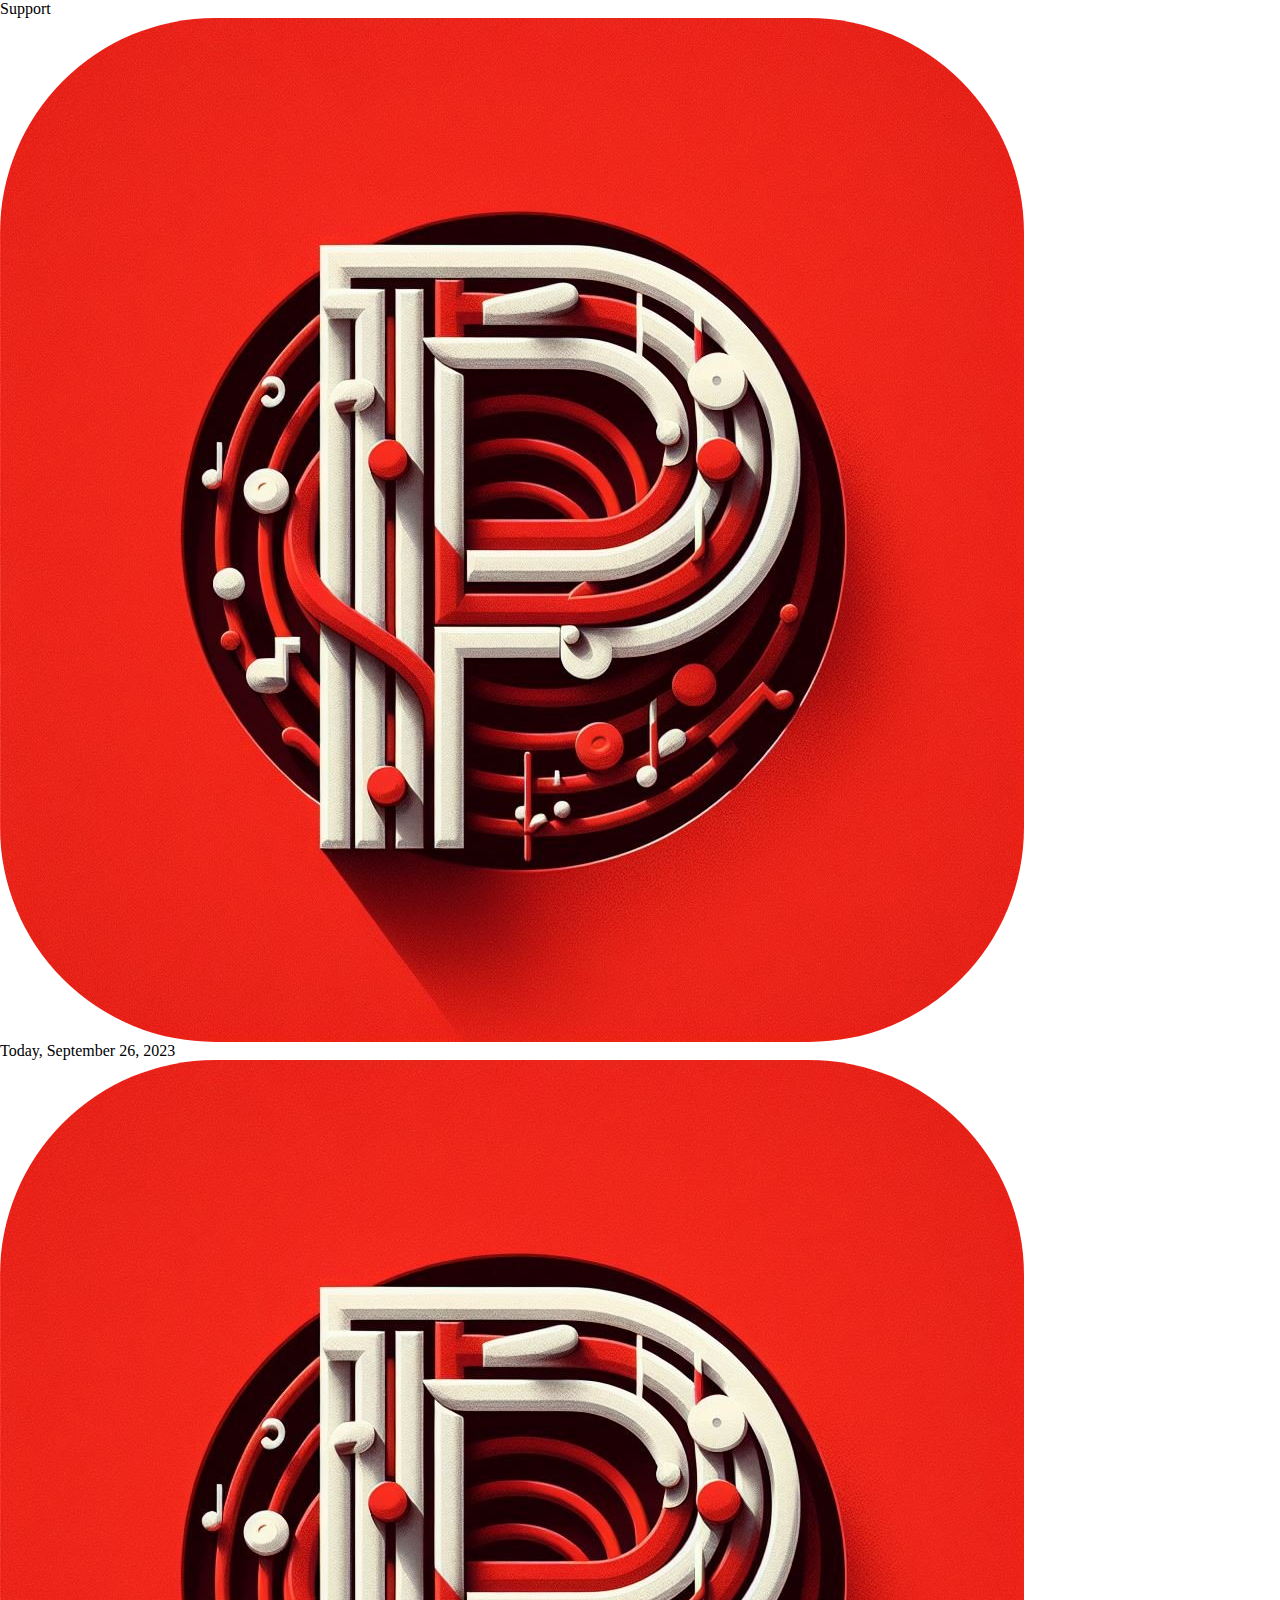
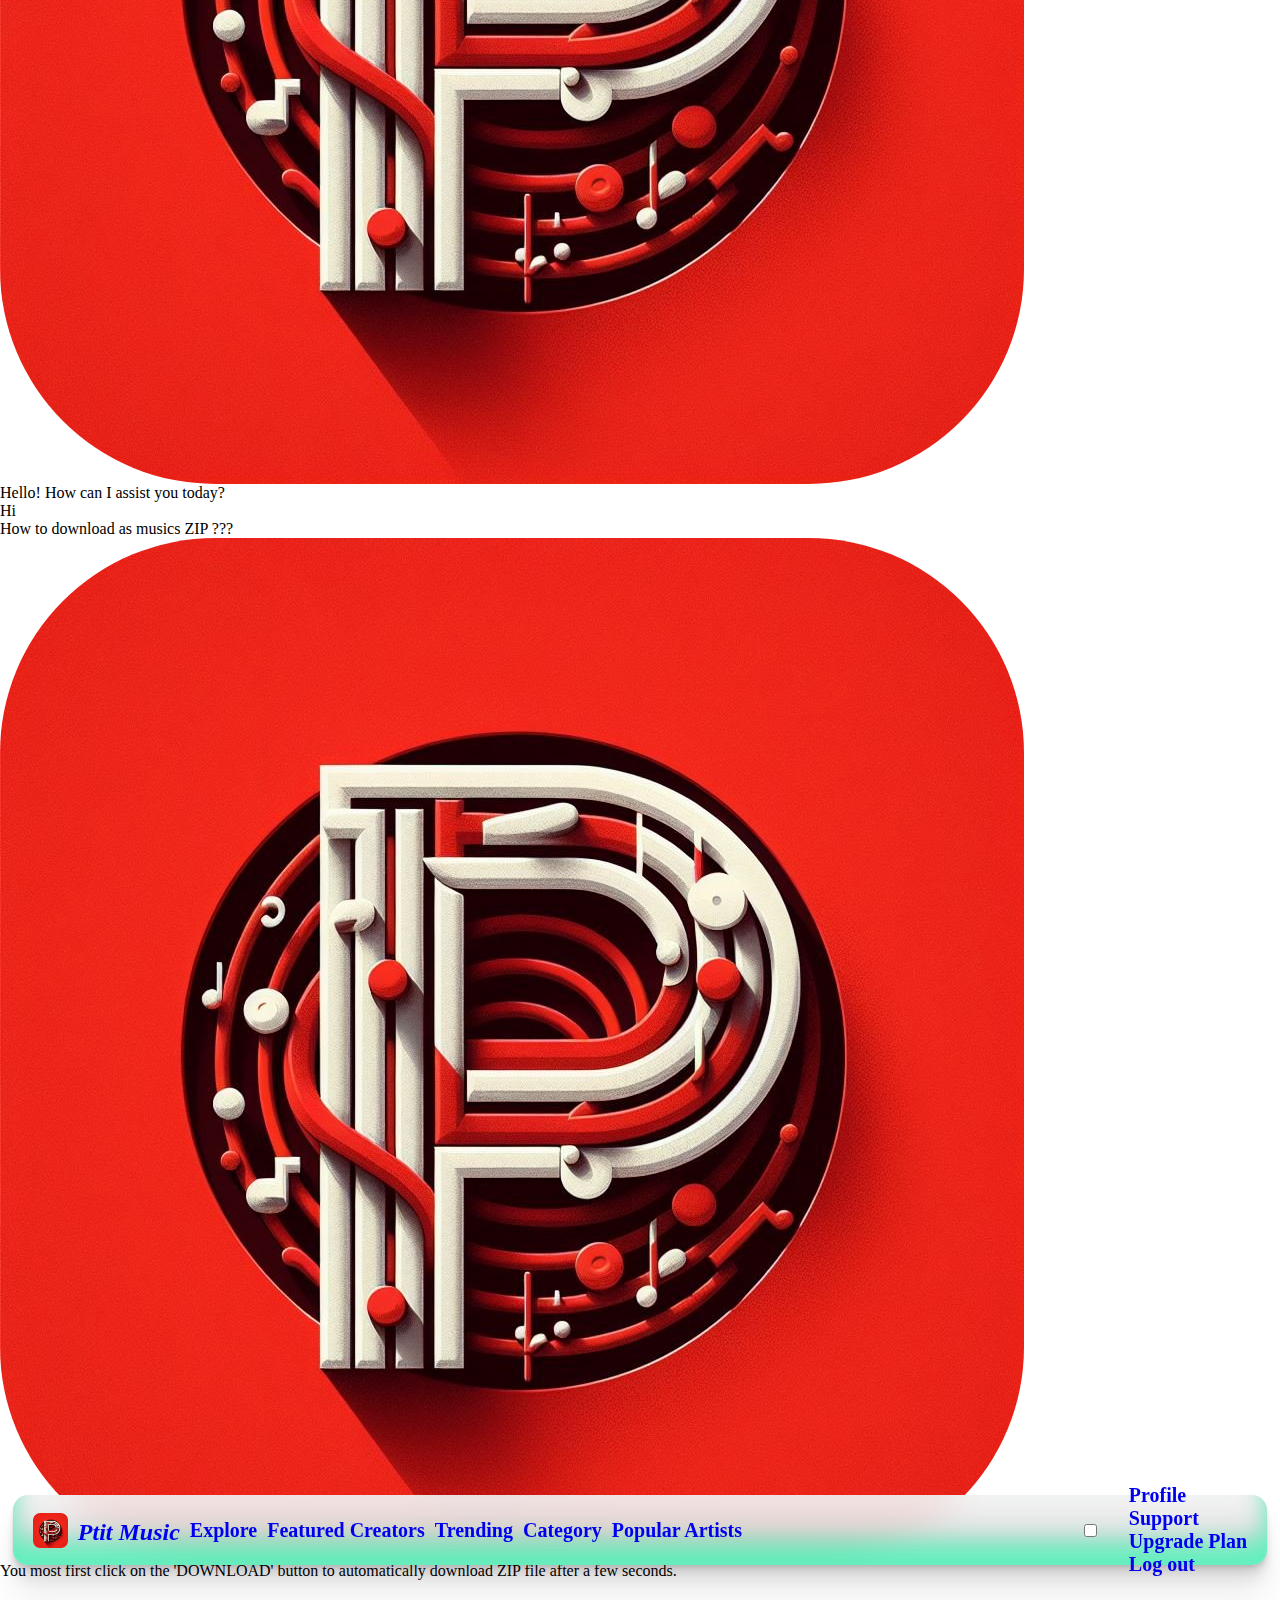
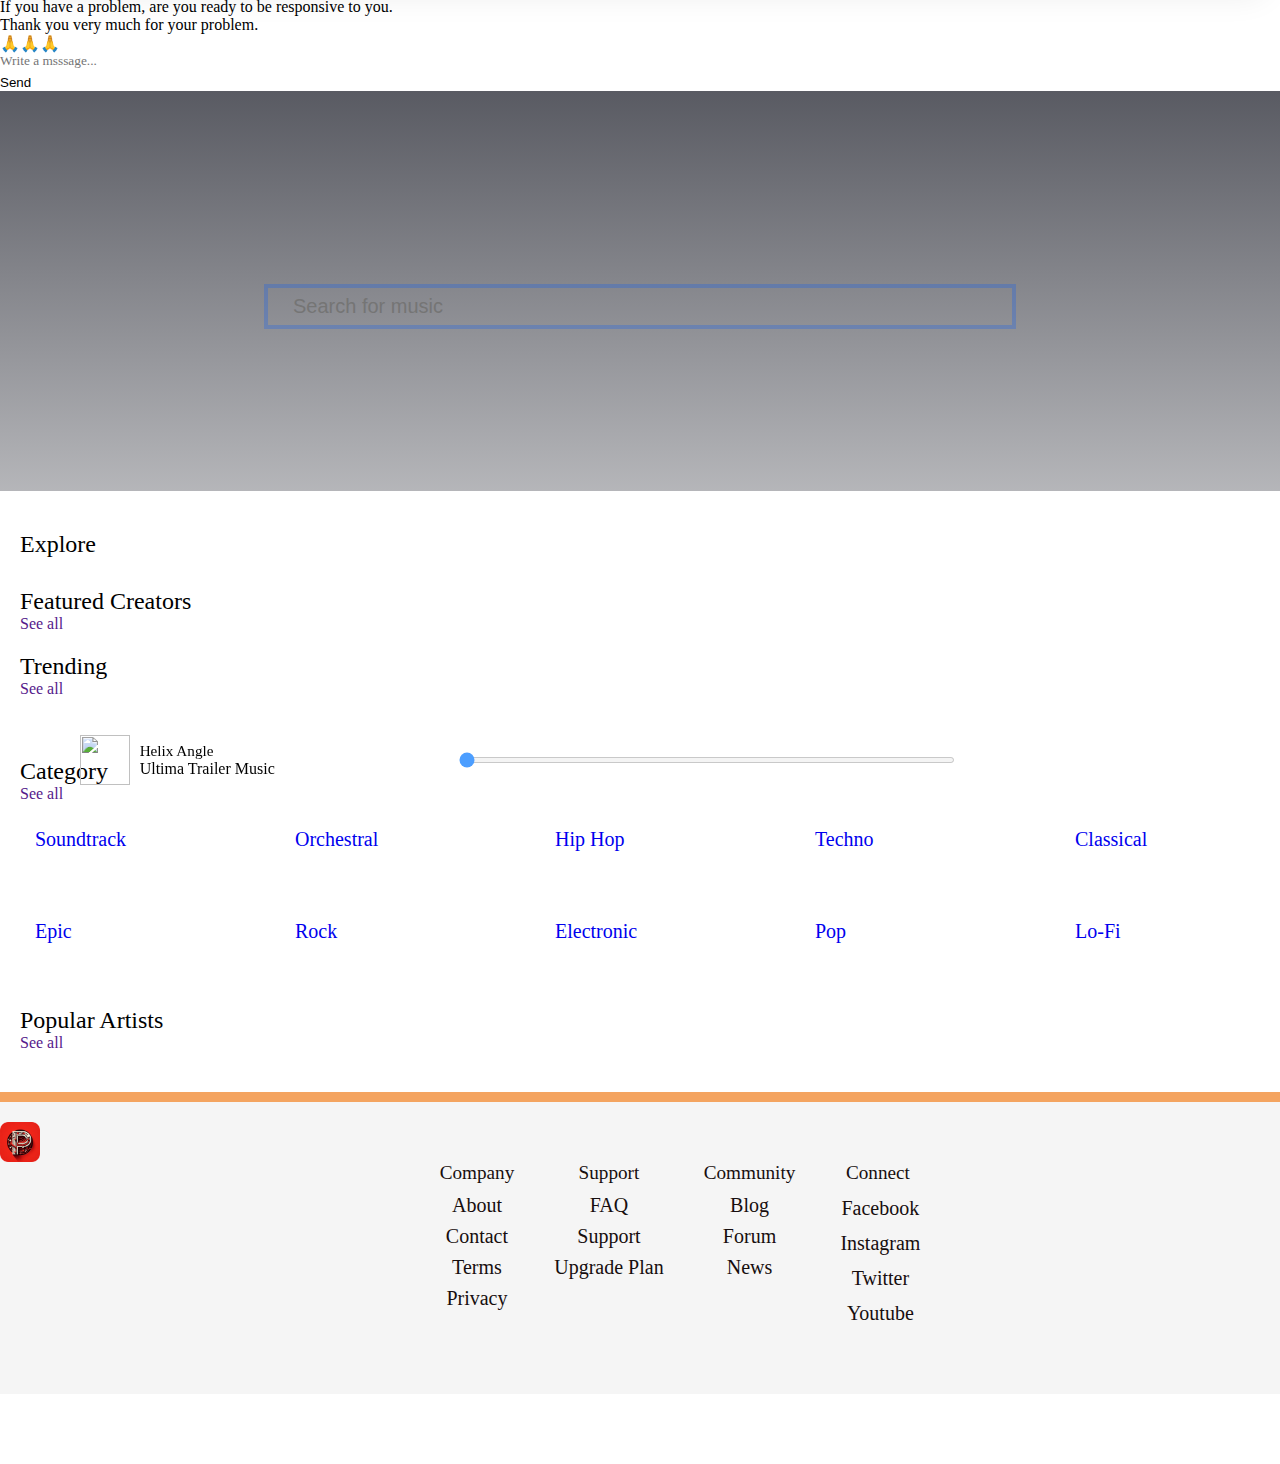
==== index.html @ 1bd5669c "Update 04-03: Fear Lose Code" ====
<!DOCTYPE html>
<html lang="en">
  <head>
    <meta charset="UTF-8" />
    <meta http-equiv="X-UA-Compatible" content="IE=edge" />
    <meta name="viewport" content="width=device-width, initial-scale=1.0" />

    <!-- Slick JS -->
    <link rel="stylesheet" type="text/css" href="./assets/animation/slick/slick.css"/>
    <link rel="stylesheet" type="text/css" href="./assets/animation/slick/slick-theme.css.css"/>
    
    <!-- IMPORT FONT AWESOME -->
    <link
      rel="stylesheet"
      type="text/css"
      href="./assets/fonts/css/all.min.css"
    />
    <link
      rel="stylesheet"
      type="text/css"
      href="./assets/fonts/css/fontawesome.min.css"
    />
    <!-- IMPORT FAVICON -->
    <link rel="shortcut icon" href="./assets/images/logo/JPEG/main_logo.png" type="image/png" />

    <!-- IMPORT CSS MAIN -->
    <link rel="stylesheet" href="./assets/css/reset.css" />
    <link rel="stylesheet" href="./assets/css/base.css" />
    <link rel="stylesheet" href="./assets/css/style.css" />

    <!-- TITLE -->
    <title>Ptit Music</title>
  </head>
  <body id="Top">
    <!-- LOADER -->
    <!-- <div class="loader-warpper" id="loader">
      <div class="loader">
        <div
          aria-label="Orange and tan hamster running in a metal wheel"
          role="img"
          class="wheel-and-hamster"
        >
          <div class="wheel"></div>
          <div class="hamster">
            <div class="hamster__body">
              <div class="hamster__head">
                <div class="hamster__ear"></div>
                <div class="hamster__eye"></div>
                <div class="hamster__nose"></div>
              </div>
              <div class="hamster__limb hamster__limb--fr"></div>
              <div class="hamster__limb hamster__limb--fl"></div>
              <div class="hamster__limb hamster__limb--br"></div>
              <div class="hamster__limb hamster__limb--bl"></div>
              <div class="hamster__tail"></div>
            </div>
          </div>
          <div class="spoke"></div>
        </div>
      </div>
    </div> -->
    <!-- End Loader -->

    <!-- NAVBAR -->
    <nav id="navbarFixed">
      <ul>
        <a
          href="javascript:void(0)"
          onclick="navbarMobileToggle()"
          title="Menu"
          aria-label="Menu"
          class="fa-bars-mobile"
          ><span class="far fa-bars"></span
        ></a>
        <div class="inner-logo">
          <a href="index.html"
            ><img
              src="./assets/images/logo/JPEG/main_logo.png"
              alt=""
              title="ptit_music"
            />
          </a>
          <a href="index.html">
            <span class="name__website">Ptit Music</span>
          </a>
        </div>
        <ul id="navbarMobileToggle">
          <a
            href="javascript:void(0)"
            onclick="navbarMobileToggle()"
            title="Close Menu"
            aria-label="Close Menu"
            class="fa-close-mobile"
          >
            <span class="far fa-close"></span>
          </a>

          <a href="#explore-heading">
            <li class="box--radius">
              <span>Explore</span>
            </li>
          </a>
          <a href="#featured_creators">
            <li class="box--radius">
              <span>Featured Creators</span>
            </li>
          </a>
          <a href="#trending">
            <li class="box--radius">
              <span>Trending</span>
            </li>
          </a>
          <a href="#category">
            <li class="box--radius">
              <span>Category</span>
            </li>
          </a>
          <a href="#popular_artists">
            <li class="box--radius">
              <span>Popular Artists</span>
            </li>
          </a>
        </ul>
      </ul>
      <!-- Icon DarkMode -->
      <ul>
        <a>
          <label class="bb8-toggle">
            <input
              href="javascript:void(0)"
              onclick="switchMode()"
              id="switchModeBtnDark"
              title="Switch Dark Mode"
              aria-label="Switch Dark Mode"
              class="bb8-toggle__checkbox"
              type="checkbox"
            />
            <div class="bb8-toggle__container">
              <div class="bb8-toggle__scenery">
                <div class="bb8-toggle__star"></div>
                <div class="bb8-toggle__star"></div>
                <div class="bb8-toggle__star"></div>
                <div class="bb8-toggle__star"></div>
                <div class="bb8-toggle__star"></div>
                <div class="bb8-toggle__star"></div>
                <div class="bb8-toggle__star"></div>
                <div class="tatto-1"></div>
                <div class="tatto-2"></div>
                <div class="gomrassen"></div>
                <div class="hermes"></div>
                <div class="chenini"></div>
                <div class="bb8-toggle__cloud"></div>
                <div class="bb8-toggle__cloud"></div>
                <div class="bb8-toggle__cloud"></div>
              </div>
              <div class="bb8">
                <div class="bb8__head-container">
                  <div class="bb8__antenna"></div>
                  <div class="bb8__antenna"></div>
                  <div class="bb8__head"></div>
                </div>
                <div class="bb8__body"></div>
              </div>
              <div class="artificial__hidden">
                <div class="bb8__shadow"></div>
              </div>
            </div>
          </label>
        </a>

        <a href="javascript:void(0)" id="avatar">
          <i class="fa-solid fa-user"></i>
        </a>

        <!-- AVATAR DORPDOWN -->
        <div class="avatar-dropdown" id="avatarDropdown">
          <a href="profile.html">
            <li><span class="far fa-user"></span> Profile</li>
          </a>
          <a href="javascript:void(0)" onclick="supportChatMode()">
            <li><span class="far fa-comment"></span> Support</li>
          </a>
          <a href="premium.html" target="_blank">
            <li><span class="far fa-star"></span> Upgrade Plan</li>
          </a>
          <hr />
          <a href="login.html"
            ><li><span class="far fa-history"></span> Log out</li></a
          >
        </div>
      </ul>
    </nav>

    <!-- SUPPORT & CHAT MODE -->
    <div class="overlay-support-chat-mode" id="supportChatMode">
      <div class="support-chat-mode">
        <!-- CHAT HEADER -->
        <div class="support-chat-mode-header">
          <h4>
            Support
            <img
              src="./assets/images/logo/JPEG/main_logo.png"
              alt=""
              title="Audiospark Bot"
            />
          </h4>
          <a href="javascript:void(0)" onclick="supportChatMode()"
            ><span class="far fa-close"></span
          ></a>
        </div>
        <!-- CHAT BODY -->
        <div class="support-chat-mode-body">
          <div class="chat-date">Today, September 26, 2023</div>
          <div class="section-message-bot">
            <img src="./assets/images/logo/JPEG/main_logo.png" alt="" />
            <p>Hello! How can I assist you today?</p>
          </div>
          <div class="section-message-user">
            <img src="./assets/images/avatar/avatar-1.png" alt="" />
            <p>Hi</p>
            <p>How to download as musics ZIP ???</p>
          </div>
          <div class="section-message-bot">
            <img src="./assets/images/logo/JPEG/main_logo.png" alt="" />
            <p>
              You most first click on the 'DOWNLOAD' button to automatically
              download ZIP file after a few seconds. <br /><br />
              If you have a problem, are you ready to be responsive to you.
            </p>
          </div>
          <div class="section-message-user">
            <img src="./assets/images/avatar/avatar-1.png" alt="" />
            <p>Thank you very much for your problem.</p>
            <p>🙏🙏🙏</p>
          </div>
        </div>
        <!-- CHAT FOOTER -->
        <div class="support-chat-mode-footer">
          <form action="" method="post">
            <span class="far fa-paperclip" onclick=""></span>
            <textarea
              name=""
              id=""
              cols="30"
              rows="1"
              placeholder="Write a msssage..."
              aria-placeholder="Write a msssage..."
            ></textarea>
            <span class="far fa-smile" onclick=""></span>
            <button type="submit" aria-label="Send">Send</button>
          </form>
        </div>
      </div>
    </div>

    <!-- HEADER/HERO -->
    <header class="hero">
      <!-- FORM: SEARCH -->
      <form action="#" method="post">
        <span class="far fa-search"></span>
        <input
          type="search"
          placeholder="Search for music"
          aria-placeholder="Search for music"
          autofocus="true"
        />
      </form>
    </header>

    <!-- MAIN -->
    <main>
      <!-- #SECTION: EXPLORE -->
      <section class="section-explore" id="explore">
        <!-- EXPLORE MENU -->
        <div class="section-explore-menu">
          <h2 id="explore-heading">Explore</h2>
        </div>

        <!-- EXPLORE SLIDER -->
        <div class="card-grid-slider">
        </div>
      </section>

      <!-- #SECTION: FEATURED CREATORS -->
      <section class="section-featured-creators" id="featured_creators">
        <div>
          <h2>Featured Creators</h2>
          <p><a href="">See all</a></p>
        </div>

        <!-- FEATURED CREATORS SLIDER -->
        <div class="card-grid-slider">
          <div class="card-group-grid">
            
          </div>
          <div class="card-group-grid">
            
          </div>
          <div class="card-group-grid">
            
          </div>
          <div class="card-group-grid">
            
          </div>
          <div class="card-group-grid">
            
          </div>
          <div class="card-group-grid">
            
          </div>
          <div class="card-group-grid">
            
          </div>
          <div class="card-group-grid">
            
          </div>
          <div class="card-group-grid">
            
          </div>
        </div>
      </section>

      <!-- #SECTION: TRENDING -->
      <section class="section-trending" id="trending">
        <div>
          <h2>Trending</h2>
          <p><a href="">See all</a></p>
        </div>

        <!-- TRENDING SLIDER -->
        <div class="card-grid-slider" id="treding_container">
          <!-- CARD GROUP GRID -->
          <div class="card-group-grid">
            
          </div>
          <div class="card-group-grid">
            
          </div>
          <div class="card-group-grid">
            
          </div>
          <div class="card-group-grid">
            
          </div>
          <div class="card-group-grid">
            
          </div>
        </div>
      </section>

      <!-- #SECTION: CATEGORY -->
      <section class="section-category" id="category">
        <div>
          <h2>Category</h2>
          <p><a href="">See all</a></p>
        </div>

        <!-- CATEGORY SLIDER -->
        <div class="card-grid-slider">
          <!-- CARD GROUP GRID -->
          <div class="card-group-grid">
            <a href="">
              <div class="card-category-vertical card-category-vertical-soft-1">
                <h4>Soundtrack</h4>
                <span class="far fa-play"></span>
              </div>
            </a>
            <a href="">
              <div class="card-category-vertical card-category-vertical-soft-2">
                <h4>Epic</h4>
                <span class="far fa-play"></span>
              </div>
            </a>
          </div>
          <div class="card-group-grid">
            <a href="">
              <div class="card-category-vertical card-category-vertical-soft-3">
                <h4>Orchestral</h4>
                <span class="far fa-play"></span>
              </div>
            </a>
            <a href="">
              <div class="card-category-vertical card-category-vertical-soft-4">
                <h4>Rock</h4>
                <span class="far fa-play"></span>
              </div>
            </a>
          </div>
          <div class="card-group-grid">
            <a href="">
              <div class="card-category-vertical card-category-vertical-soft-5">
                <h4>Hip Hop</h4>
                <span class="far fa-play"></span>
              </div>
            </a>
            <a href="">
              <div class="card-category-vertical card-category-vertical-soft-6">
                <h4>Electronic</h4>
                <span class="far fa-play"></span>
              </div>
            </a>
          </div>
          <div class="card-group-grid">
            <a href="">
              <div class="card-category-vertical card-category-vertical-soft-7">
                <h4>Techno</h4>
                <span class="far fa-play"></span>
              </div>
            </a>
            <a href="">
              <div class="card-category-vertical card-category-vertical-soft-8">
                <h4>Pop</h4>
                <span class="far fa-play"></span>
              </div>
            </a>
          </div>
          <div class="card-group-grid">
            <a href="">
              <div class="card-category-vertical card-category-vertical-soft-9">
                <h4>Classical</h4>
                <span class="far fa-play"></span>
              </div>
            </a>
            <a href="">
              <div
                class="card-category-vertical card-category-vertical-soft-10"
              >
                <h4>Lo-Fi</h4>
                <span class="far fa-play"></span>
              </div>
            </a>
          </div>
          <div class="card-group-grid">
            <a href="">
              <div
                class="card-category-vertical card-category-vertical-soft-11"
              >
                <h4>Folk</h4>
                <span class="far fa-play"></span>
              </div>
            </a>
            <a href="">
              <div
                class="card-category-vertical card-category-vertical-soft-12"
              >
                <h4>Ambient</h4>
                <span class="far fa-play"></span>
              </div>
            </a>
          </div>
          <div class="card-group-grid">
            <a href="">
              <div
                class="card-category-vertical card-category-vertical-soft-13"
              >
                <h4>Folk</h4>
                <span class="far fa-play"></span>
              </div>
            </a>
            <a href="">
              <div
                class="card-category-vertical card-category-vertical-soft-14"
              >
                <h4>Ambient</h4>
                <span class="far fa-play"></span>
              </div>
            </a>
          </div>
          <div class="card-group-grid">
            <a href="">
              <div
                class="card-category-vertical card-category-vertical-soft-13"
              >
                <h4>Remix</h4>
                <span class="far fa-play"></span>
              </div>
            </a>
            <a href="">
              <div
                class="card-category-vertical card-category-vertical-soft-14"
              >
                <h4>Bolero</h4>
                <span class="far fa-play"></span>
              </div>
            </a>
          </div>
        </div>
      </section>

      <!-- #SECTION: POPULAR ARTISTS -->
      <section class="section-popular-artists" id="popular_artists">
        <div>
          <h2>Popular Artists</h2>
          <p><a href="">See all</a></p>
        </div>

        <!-- POPULAR ARTISTS SLIDER -->
        <div class="card-grid-slider">
        </div>
      </section>

      <!-- #SECTION: DOWNLOAD -->
      <div class="overlay-section-download" id="download">
        <section class="section-download">
          <div class="section-download-header">
            <h4></h4>
            <span
              class="far fa-close"
              onclick="download()"
              title="Close"
              aria-label="Close"
            ></span>
          </div>
          <div class="section-download-body">
            <a href="user.html"
              ><img
                src="./assets/images/avatar-artists/Hans-Zimmer-400x400.jpg"
                alt=""
            /></a>
            <h3>Say thanks to Ultima Trailer Music</h3>
            <p>By downloading, you agree to our <a href="">License</a></p>
            <p>
              <a href="user.html" class="btn-secondary">Profile</a>
            </p>
          </div>
        </section>
      </div>
    </main>

    <!-- #SECTION: MUSIC PLAYER -->
    <section class="section-music-player" id="sectionMusicPlayer">
      <div>
        <span
          class="far fa-angle-down"
          id="collapseMusicPlayerBtn"
          onclick="collapseMusicPlayer()"
        ></span>
        <span
          class="far fa-angle-up"
          id="expandMusicPlayerBtn"
          onclick="collapseMusicPlayer()"
        ></span>
        <img
          src="./assets/images/covers/Speed-Runner-Ultima-Trailer-Music-400x400.jpeg"
          alt=""
        />
        <div>
          <h4>Helix Angle</h4>
          <a href="user.html">Ultima Trailer Music</a>
        </div>
      </div>
      <div class="section-music-player-timeline">
        <input
          id="progress"
          class="progress"
          type="range"
          value="0"
          step="1"
          min="0"
          max="100"
        />
      </div>
      <div>
        <a
          href="javascript:void(0)"
          onclick="likeMusicPlayer()"
          title="Like"
          aria-label="Like"
          ><span class="far fa-heart" id="likeMusicPlayer"></span
        ></a>
        <a href="javascript:void(0)" onclick="" title="Play" aria-label="Play"
          ><span class="far fa-play"></span
        ></a>
        <a
          href="playmusic.html"
          onclick=""
          title="Show Full Player"
          aria-label="Show Full Player"
          ><span class="far fa-expand"></span
        ></a>
      </div>
    </section>

    <!-- Chat Bot -->
    <div class="chat-bot" id="chatBot">
      <div class="chat-bot-header">
        <a href="javascript:void(0)" onclick="supportChatMode()"
          ><span class="far fa-comment"></span
        ></a>
      </div>
    </div>
    <!-- End Chat Bot -->


    <!-- BACK TOP -->
    <a href="#Top">
      <div class="back-top" id="backTop">
        <span class="far fa-angle-up"></span>
      </div>
    </a>

    <!-- FOOTER -->

    <footer class="site__footer">
      <div class="footer__logo">
        <a href="index.html">
          <img
            src="./assets/images/logo/JPEG/main_logo.png"
            alt="logo"
            title="ptit_music"
          />
        </a>
        
      </div>
    
      <div class="footer__body">
        <div class="footer__section">
          <h4>Company</h4>
          <ul>
            <li><a href="about.html">About</a></li>
            <li><a href="contact.html">Contact</a></li>
            <li><a href="terms.html">Terms</a></li>
            <li><a href="privacy.html">Privacy</a></li>
          </ul>
        </div>
      
        <div class="footer__section">
          <h4>Support</h4>
          <ul>
            <li><a href="faq.html">FAQ</a></li>
            <li><a href="support.html">Support</a></li>
            <li><a href="premium.html">Upgrade Plan</a></li>
          </ul>
        </div>
      
        <div class="footer__section">
          <h4>Community</h4>
          <ul>
            <li><a href="blog.html">Blog</a></li>
            <li><a href="forum.html">Forum</a></li>
            <li><a href="news.html">News</a></li>
          </ul>
        </div>
      
        <div class="footer__section">
          <h4>Connect</h4>
          <ul>
            <li><a href="https://www.facebook.com/ptitmusic" target="_blank" rel="noopener"><span class="fab fa-facebook"></span> Facebook</a></li>
            <li><a href="https://www.instagram.com/ptitmusic" target="_blank" rel="noopener"><span class="fab fa-instagram"></span> Instagram</a></li>
            <li><a href="https://www.twitter.com/ptitmusic" target="_blank" rel="noopener"><span class="fab fa-twitter"></span> Twitter</a></li>
            <li><a href="https://www.youtube.com/ptitmusic" target="_blank" rel="noopener"><span class="fab fa-youtube"></span> Youtube</a></li>
          </ul>
        </div>
      </div>
    <!-- <p>© 2023 Ptit Music</p> -->

    </footer>
    

    <!-- Slick Js -->
    <script
      type="text/javascript"
      src="//code.jquery.com/jquery-1.11.0.min.js"
    ></script>
    <script
      type="text/javascript"
      src="//code.jquery.com/jquery-migrate-1.2.1.min.js"
    ></script>
    <script type="text/javascript" src="./assets/animation/slick/slick.min.js"></script>

    <!-- IMPORT JS -->
    <script src="./assets/js/app.js"></script>
    <script type="module" src="./assets/js/helpers/api_main_page.js"></script>

    <!-- test -->
    <script>
      document.addEventListener('DOMContentLoaded', function () {
        document.querySelectorAll('a[href^="#"]').forEach(anchor => {
          anchor.addEventListener('click', function (e) {
            e.preventDefault();
      
            const targetId = this.getAttribute('href').substring(1);
            const targetElement = document.getElementById(targetId);
            const navHeight = document.querySelector('nav').offsetHeight;
      
            if (targetElement) {
              window.scrollTo({
                top: targetElement.offsetTop - navHeight,
                behavior: 'smooth'
              });
            }
          });
        });
      });
      
      
    </script>
  </body>
</html>
---- assets/css/style.css ----
@import url("../css/loader.css");
@import url("../css/navbar/navbar.css");
@import url("../css/scroll_tab/scroll_tab.css");
@import url("../css/mode/mode.css");
@import url("../css/avatar/avatar.css");
@import url("../css/header/header.css");
@import url("../css/section/explore/explore.css");
@import url("../css/section/creators/creators.css");
@import url("../css/section/trending/trending.css");
@import url("../css/section/category/category.css");
@import url("../css/section/artists/artists.css");
@import url("../css/footer/footer.css");
@import url("../css/switchMode/switchMode.css");
@import url("../css/responsive/responsive.css");


/*========== MAIN */
main {
  padding: 20px;
}

/*====================
#01. PAGE: POST
=====================*/

#section__trending {
  margin: 10px auto 0;
  /* Sử dụng thuộc tính margin để đặt margin-top và giữa */
  position: relative;
  top: 10px;
  max-width: 95%;
  box-sizing: border-box;
}

:root {
  --primary-color: #ec1f55;
  --text-color: #333;
}

.player {
  background: url('https://img.freepik.com/free-vector/musical-notes-frame-with-text-space_1017-32857.jpg') center/cover no-repeat;
  background-size: cover;
  object-fit: cover;
  box-shadow: 0 2px 3px rgba(0, 0, 0, 0.1);
  position: sticky;
  z-index: 100;
  top: 50px;
  display: flex;
  max-width: 100%;
  height: 65vh;
  margin: 0 auto;
}

.player.playing {
  height: 65vh;
  position: sticky;
}

.player .icon-pause {
  display: none;
}

.player.playing .icon-pause {
  display: inline-block;
}

.player.playing .icon-play {
  display: none;
}


/* Dashboard */
.dashboard {
  box-shadow: rgba(0, 0, 0, 0.17) 0px -23px 25px 0px inset, rgba(0, 0, 0, 0.15) 0px -36px 30px 0px inset, rgba(0, 0, 0, 0.1) 0px -79px 40px 0px inset, rgba(0, 0, 0, 0.06) 0px 2px 1px, rgba(0, 0, 0, 0.09) 0px 4px 2px, rgba(0, 0, 0, 0.09) 0px 8px 4px, rgba(0, 0, 0, 0.09) 0px 16px 8px, rgba(0, 0, 0, 0.09) 0px 32px 16px;
  padding: 16px 16px 14px;
  width: 40%;
  border-bottom: 1px solid #ebebeb;
  position: fixed;
  left: 20px;
  top: 120px;
  border-radius: 30px;
}

/* HEADER */
.header {
  text-align: center;
  margin-bottom: 10px;
}

.header h4 {
  color: var(--primary-color);
  font-size: 18px;
}

.header h2 {
  color: #F2E394;
  font-size: 24px;
}

/* CD */
.cd {
  display: flex;
  margin: auto;
  width: 200px;
}

.cd-thumb {
  width: 100%;
  padding-top: 100%;
  border-radius: 50%;
  background-color: #333;
  background-size: cover;
  margin: auto;
}

/* CONTROL */
.control {
  display: flex;
  align-items: center;
  justify-content: space-around;
  padding: 18px 0 8px 0;
}

.control .btn {
  padding: 18px;
  font-size: 18px;
}

.control .btn.active {
  color: var(--primary-color);
}

.control .btn-toggle-play {
  width: 56px;
  height: 56px;
  border-radius: 50%;
  font-size: 24px;
  color: #fff;
  display: flex;
  align-items: center;
  justify-content: center;
  background-color: var(--primary-color);
}

.progress {
  width: 100%;
  height: 6px;
  background: #d3d3d3;
  outline: none;
  opacity: 0.7;
  -webkit-transition: 0.2s;
  transition: opacity 0.2s;
}

.progress::-webkit-slider-thumb {
  -webkit-appearance: none;
  appearance: none;
  width: 12px;
  height: 6px;
  background-color: var(--primary-color);
  cursor: pointer;
}

/* PLAYLIST */
.playlist {
  border-radius: 20px;
  top: 50px;
  backdrop-filter: blur(10px);
  /* Điều chỉnh giá trị theo mong muốn */
  -webkit-backdrop-filter: blur(5px);
  padding: 20px;
  width: 55%;
  display: grid;
  grid-template-columns: repeat(2, 1fr);
  /* Chỉ tạo ra 2 cột */
  gap: 10px;
  max-height: 55vh;
  overflow: auto;
  /* Không cần 'hidden' nếu bạn muốn hiển thị thanh cuộn */
  right: 0px;
  position: absolute;
}


.song {
  display: flex;
  align-items: center;
  background-color: #fff;
  padding: 8px 16px;
  border-radius: 5px;
  box-shadow: 0 2px 3px rgba(0, 0, 0, 0.1);
}

.song.active {
  background-color: var(--color-soft-11);
}

.song.active .body .h3 {
  color: var(--color-black);
}

.song:hover {
  cursor: pointer;
}

.song:active {
  background-color: var(--color-soft-11);
  opacity: 0.8;
}

.song .thumb {
  width: 44px;
  height: 44px;
  border-radius: 50%;
  background-size: cover;
  margin: 0 8px;
}

.song .body {
  flex: 1;
  padding: 0 16px;
  position: relative;
  overflow: hidden;
}

.song {
  position: relative;
  overflow: auto;
}

.song .title {
  font-size: 18px;
  max-width: 100%;
  white-space: nowrap;
}

.song.active .title {
  animation: marquee 6s linear infinite;
}

@keyframes marquee {
  0% {
    transform: translateX(100%);
  }

  100% {
    transform: translateX(-100%);
  }
}

.song .author {
  font-size: 12px;
}

.song .option {
  padding: 16px 8px;
  font-size: 18px;
}

.switchMode .song {
  background: #403A3E;
}

/* End Player */


/*========== SECTION: PLAYLIST POST */


.playBtnPlayCardToggle {
  display: none !important;
}

.likeMusicHeaderToggle {
  color: var(--color-red);
}

.likeMusicPlayToggle {
  color: var(--color-red);
}

.page-01 .section-playlist-post-footer {
  margin-top: 30px;
}

.page-01 .section-playlist-post-footer p {
  font-size: var(--font-size-12);
  color: var(--color-silver);
}

/*========== SECTION: MUSIC PLAYER */
.section-music-player {
  box-shadow: var(--box-shadow-xlg);
  border-top: 2px solid var(--background-thirdly-main);
  transition: var(--transition-3s-ease);
  background-color: var(--color-white);
  position: fixed;
  padding: 20px;
  height: 70px;
  bottom: 0;
  right: 0;
  left: 0;
  display: flex;
  align-items: center;
  justify-content: space-around;
}

.section-music-player div:nth-child(1) .far {
  background-color: var(--color-white);
  border-radius: var(--border-radius-mmmd);
  transition: var(--transition-3s-ease);
  height: 25px;
  width: 40px;
  left: 50%;
  right: 50%;
  bottom: 60px;
  display: flex;
  cursor: pointer;
  position: absolute;
  align-items: center;
  justify-content: center;
}

.section-music-player div:nth-child(1) {
  display: flex;
  align-items: center;
}

.section-music-player div:nth-child(1) img {
  border-radius: var(--border-radius-mmmd);
  object-fit: contain;
  margin-right: 10px;
  height: 50px;
  width: 50px;
}

.section-music-player>div:nth-child(1) h4 {
  width: 200px;
  line-clamp: 1;
  overflow: hidden;
  font-size: 0.950rem;
  display: -webkit-box;
  -webkit-line-clamp: 1;
  -webkit-box-orient: vertical;
  transition: var(--transition-3s-ease);
}

.section-music-player>div:nth-child(1) a {
  color: var(--color-silver);
  width: 200px;
  line-clamp: 1;
  overflow: hidden;
  font-size: var(--font-size-12);
  display: -webkit-box;
  -webkit-line-clamp: 1;
  -webkit-box-orient: vertical;
  transition: var(--transition-3s-ease);
}

.section-music-player>div:nth-child(1) a:hover {
  color: var(--background-dark-secondary-main);
}

.section-music-player>div:nth-child(3) {
  display: flex;
  align-items: center;
}

.section-music-player>div:nth-child(3) .far {
  transition: var(--transition-3s-ease);
  background-color: var(--background-thirdly-main);
  border-radius: var(--border-radius-mmmd);
  margin-right: 10px;
  padding: 8px;
  height: 32px;
  width: 32px;
  display: flex;
  align-items: center;
  justify-content: center;
}

.page-01 .section-music-player>div:nth-child(3) .far:hover {
  transition: var(--transition-3s-ease);
  background-color: var(--background-secondary-main) !important;
}

.page-01 .section-music-player>div:nth-child(3) .far:active {
  background-color: var(--background-primary-main) !important;
  transition: var(--transition-3s-ease);
}

/* SECTION MUSIC PLAYER TIMELINE */
.section-music-player .section-music-player-timeline {
  background-color: var(--background-thirdly-main);
  transition: var(--transition-3s-ease);
  border-radius: var(--border-radius-full);
  height: 2px;
  width: 40%;
  display: flex;
  align-items: center;
}

.section-music-player .section-music-player-timeline .section-music-player-timeline-linepoint {
  background-color: #0000FF;
  transition: var(--transition-3s-ease);
  border-radius: var(--border-radius-full);
  height: 2px;
  width: 20%;
  display: flex;
  align-items: center;
}

.section-music-player .section-music-player-timeline .section-music-player-timeline-linepoint:hover {
  transition: var(--transition-3s-ease);
  cursor: pointer;
  height: 4px;
}

.section-music-player .section-music-player-timeline .section-music-player-timeline-linepoint:hover::after {
  transition: var(--transition-3s-ease);
  background-color: #0000c4;
  height: 10px;
  width: 10px;
}

.section-music-player .section-music-player-timeline .section-music-player-timeline-linepoint::after {
  background-color: #0000FF;
  border-radius: var(--border-radius-full);
  height: 8px;
  width: 8px;
  left: 99%;
  content: " ";
  display: flex;
  cursor: pointer;
  position: relative;
  align-self: center;
  align-items: center;
}

.likeMusicPlayerToggle {
  color: var(--color-red);
}

.sectionMusicPlayerToggle {
  bottom: -100px;
}

.sectionMusicPlayerToggle #collapseMusicPlayerBtn,
.sectionMusicPlayerToggle #expandMusicPlayerBtn {
  bottom: 105px;
  display: flex;
  position: absolute;
  align-items: center;
  justify-content: center;
}

#expandMusicPlayerBtn {
  display: none;
}

.collapseMusicPlayerBtnToggle {
  display: none !important;
}

.expandMusicPlayerBtnToggle {
  display: flex !important;
}

.page-01 .back-top {
  bottom: 80px;
}

/*========== SECTION: FULL PLAYER */
.fullPlayer {
  display: flex !important;
  transition: var(--transition-3s-ease);
}

.section-full-player {
  background: #403A3E;
  /* fallback for old browsers */
  background: -webkit-linear-gradient(to top, #BE5869, #403A3E);
  /* Chrome 10-25, Safari 5.1-6 */
  background: linear-gradient(to top, #BE5869, #403A3E);
  /* W3C, IE 10+/ Edge, Firefox 16+, Chrome 26+, Opera 12+, Safari 7+ */

  color: var(--color-white);
  background-position: center;
  transition: var(--transition-3s-ease);
  background-size: cover;
  position: fixed;
  z-index: 9999;
  bottom: 0;
  right: 0;
  left: 0;
  top: 0;
  width: 100%;
  display: none;
  align-items: center;
  flex-direction: column;
  justify-content: center;
  animation: a1 0.6s ease;
}

.section-full-player .section-full-player-header {
  position: absolute;
  padding: 23px;
  top: 0;
  width: 100%;
  display: flex;
  align-items: center;
  justify-content: space-between;
}

.fullPlayerHeaderDropdown {
  display: flex !important;
}

.section-full-player .section-full-player-header .section-full-player-header-dropdown {
  box-shadow: var(--box-shadow-xlg);
  background-color: var(--color-white);
  transition: var(--transition-3s-ease);
  border-radius: var(--border-radius-mmmd);
  position: absolute;
  padding: 10px;
  right: 30px;
  top: 65px;
  display: none;
  flex-direction: column;
  animation: a1 0.3s ease;
}

.section-full-player .section-full-player-header .section-full-player-header-dropdown a {
  border-radius: var(--border-radius-mmmd);
  padding: 5px 10px;
  margin: 1px 0;
  font-size: 15px;
  color: var(--background-dark-secondary-main);
}

.section-full-player .section-full-player-header .section-full-player-header-dropdown a:hover {
  transition: var(--transition-3s-ease);
  background-color: var(--background-thirdly-main);
  color: var(--background-dark-secondary-main);
}

.section-full-player .section-full-player-header .section-full-player-header-dropdown a:active {
  transition: var(--transition-3s-ease);
  background-color: var(--background-primary-main);
  color: var(--background-dark-secondary-main);
}

.section-full-player .section-full-player-header .section-full-player-header-dropdown .far {
  background-color: transparent !important;
  margin-right: 5px;
  display: inline;
  padding: 0;
}

.section-full-player .section-full-player-header .far {
  transition: var(--transition-3s-ease);
  border-radius: var(--border-radius-mmmd);
  margin-right: 10px;
  padding: 8px;
  height: 32px;
  width: 32px;
  display: flex;
  cursor: pointer;
  align-items: center;
  justify-content: center;
}

.section-full-player .section-full-player-header .far:hover {
  transition: var(--transition-3s-ease);
  background: var(--color-blue);
  color: var(--color-white);
}

.section-full-player .section-full-player-header .far:active {
  transition: var(--transition-3s-ease);
  background-color: var(--background-primary-main);
}

.section-full-player .section-full-player-body img {
  width: 250px;
  height: 250px;
  margin-top: 20px;
  border-radius: var(--border-radius-mmmd);
  transition: var(--transition-3s-ease);
  box-shadow: var(--box-shadow-xlg);
}

.section-full-player .section-full-player-body div {
  display: flex;
  margin-top: 5px;
  align-items: center;
  justify-content: space-between;
}

.section-full-player .section-full-player-body div .far {
  cursor: pointer;
}

.section-full-player .section-full-player-body div div {
  display: flex;
  text-align: center;
  align-items: center;
  flex-direction: column;
  justify-content: center;
}

.section-full-player .section-full-player-body div h3 {
  width: 200px;
  line-clamp: 1;
  overflow: hidden;
  display: -webkit-box;
  -webkit-line-clamp: 1;
  -webkit-box-orient: vertical;
  transition: var(--transition-3s-ease);
}

.section-full-player .section-full-player-body div a {
  width: 200px;
  line-clamp: 1;
  overflow: hidden;
  font-size: var(--font-size-12);
  display: -webkit-box;
  -webkit-line-clamp: 1;
  -webkit-box-orient: vertical;
  transition: var(--transition-3s-ease);
}

.section-full-player .section-full-player-footer {
  display: flex;
  margin-top: 70px;
  align-items: center;
  justify-content: center;
}

.section-full-player .section-full-player-footer .fa-play {
  height: 55px !important;
  width: 55px !important;
}

.section-full-player .section-full-player-footer .far {
  transition: var(--transition-3s-ease);
  border-radius: var(--border-radius-mmmd);
  margin-right: 10px;
  padding: 8px;
  height: 45px;
  width: 45px;
  display: flex;
  cursor: pointer;
  align-items: center;
  justify-content: center;
}

.section-full-player .section-full-player-footer .far:hover {
  transition: var(--transition-2s-ease);
  background: var(--color-blue);
  color: var(--color-white);
}

.section-full-player .section-full-player-footer .far:active {
  transition: var(--transition-3s-ease);
  background-color: var(--background-primary-main);
}

/*========== SECTION: DOWNLOAD */
.downloadToggle {
  display: block !important;
}

.overlay-section-download {
  background-color: rgba(0, 0, 0, 0.300);
  position: fixed;
  display: none;
  z-index: 9999;
  height: 100vh;
  width: 100%;
  inset: 0;
}

.section-download {
  animation: a1 0.4s ease;
  background-color: var(--color-white);
  border-radius: var(--border-radius-mmmd);
  position: absolute;
  padding: 15px;
  height: 350px;
  margin: auto;
  width: 400px;
  inset: 0;
}

.section-download-header {
  display: flex;
  align-items: center;
  justify-content: space-between;
}

.section-download-header .far {
  transition: var(--transition-3s-ease);
  border-radius: var(--border-radius-mmmd);
  padding: 8px;
  height: 32px;
  width: 32px;
  display: flex;
  cursor: pointer;
  align-items: center;
  justify-content: center;
}

.section-download-header .far:hover {
  transition: var(--transition-3s-ease);
  background-color: var(--background-secondary-main);
  color: var(--background-dark-secondary-main);
}

.section-download-header .far:active {
  transition: var(--transition-3s-ease);
  background-color: var(--background-primary-main);
}

.section-download-body {
  margin-top: 20px;
  display: flex;
  text-align: center;
  align-items: center;
  flex-direction: column;
  justify-content: center;
}

.section-download-body img {
  border-radius: var(--border-radius-full);
  margin-bottom: 20px;
  object-fit: cover;
  height: 80px;
  width: 80px;
}

.section-download-body a {
  color: #0000FF;
}

.section-download-body a:hover {
  text-decoration: underline;
}

.section-download-body p {
  font-size: var(--font-size-14);
  margin-top: 8px;
  color: var(--color-silver);
}

.section-download-body .btn-secondary {
  text-decoration: none !important;
  margin-top: 30px;
}


/*====================
#02. PAGE: USER
=====================*/
.page-02 .back-top {
  bottom: 20px;
}

/* CARD GRID */
.user-page .card-grid {
  display: grid;
  gap: 10px 0;
  grid-template-columns: repeat(auto-fill, minmax(200px, 1fr));
}

.user-page .card-grid .card-simple figure {
  width: 100%;
}

.user-page .card-grid img {
  object-fit: cover;
}

/*========== BACK TOP */
#chatBot {
  width: 45px;
  right: 20px;
  height: 45px;
  bottom: 50px;
  position: fixed;
  animation: a1 0.5s;
  align-items: center;
  justify-content: center;
  border-radius: var(--border-radius-lg);
  background-color: var(--color-soft-10);
  color: var(--color-white);
  display: flex;
}

.back-top {
  width: 45px;
  right: 20px;
  height: 45px;
  bottom: 20px;
  display: none;
  position: fixed;
  animation: a1 0.5s;
  align-items: center;
  justify-content: center;
  border-radius: var(--border-radius-lg);
  background-color: var(--color-soft-10);
  color: var(--color-white);
}

.back-top:hover {
  background-color: var(--color-blue);
  transition: var(--transition-3s-ease);
}

.back-top-active {
  display: flex;
}


/*========== BTNS */
/* BTNS */
.btn-default, .btn-secondary {
  border-radius: var(--border-radius-lg);
  transition: var(--transition-3s-ease);
  color: var(--color-white) !important;
  display: inline-flex;
  padding: 10px 25px;
  cursor: pointer;
  outline: none;
}

.btn-default span, .btn-secondary span {
  margin-right: 5px;
}

.btn-default {
  background-color: #3333ff;
}

.btn-default:hover {
  background-color: #0000FF;
  transition: var(--transition-3s-ease);
}

.btn-default:focus {
  background-color: #4747ff;
  transition: var(--transition-3s-ease);
}

.btn-default:active {
  background-color: #0000c4;
}

.btn-secondary {
  background-color: var(--background-dark-primary-main);
  font-size: var(--font-size-14);
}

.btn-secondary:hover {
  background-color: var(--background-dark-secondary-main);
  transition: var(--transition-3s-ease);
}

.btn-secondary:focus {
  transition: var(--transition-3s-ease);
  background-color: #0f0f0f;
}

.btn-secondary:active {
  background-color: #070707;
}


/*========== INPUTS */
input[type="search"] {
  font-family: var(--font-family);
  background-color: transparent;
  padding: var(--padding-default\12-18);
  outline: none;
  border: none;
  width: 100%;
}

input[type="search"]::-webkit-search-cancel-button {
  display: none;
}

textarea {
  font-family: var(--font-family);
  background-color: transparent;
  padding: var(--padding-default\12-18);
  outline: none;
  resize: none;
  border: none;
  width: 100%;
}

button[type="submit"] {
  background-color: var(--color-white);
  padding: var(--padding-default\12-18);
  cursor: pointer;
  outline: none;
  border: none;
}


/*========== ANIMATIONS */
@keyframes a1 {
  0% {
    transform: translateY(50px);
    opacity: 0;
  }

  100% {
    opacity: 1;
  }
}

@keyframes a2 {
  0% {
    transform: translateY(-50px);
    opacity: 0;
  }

  100% {
    opacity: 1;
  }
}

@keyframes a3 {
  0% {
    transform: rotate(180deg);
    opacity: 0;
  }

  100% {
    transform: scale(0.7);
    opacity: 1;
  }
}

@keyframes a4 {
  0% {
    transform: translateX(360%);
    opacity: 0;
  }

  100% {
    transform: scale(0.8);
    opacity: 1;
  }
}

@keyframes a5 {
  0% {
    transform: translateX(-360%);
    opacity: 0;
  }

  100% {
    transform: scale(0.8);
    opacity: 1;
  }
}

@keyframes a6 {
  0% {
    opacity: 0;
  }

  100% {
    opacity: 1;
  }
}

@keyframes loader-spin {
  0% {
    transform: rotate(360deg);
  }

  100% {}
}

.footer-copyright {
  transition: var(--transition-3s-ease);
  display: flex;
  padding: 15px 0;
  margin-top: 60px;
  align-items: center;
  justify-content: center;
  border-top: 1px solid var(--background-primary-main);
}
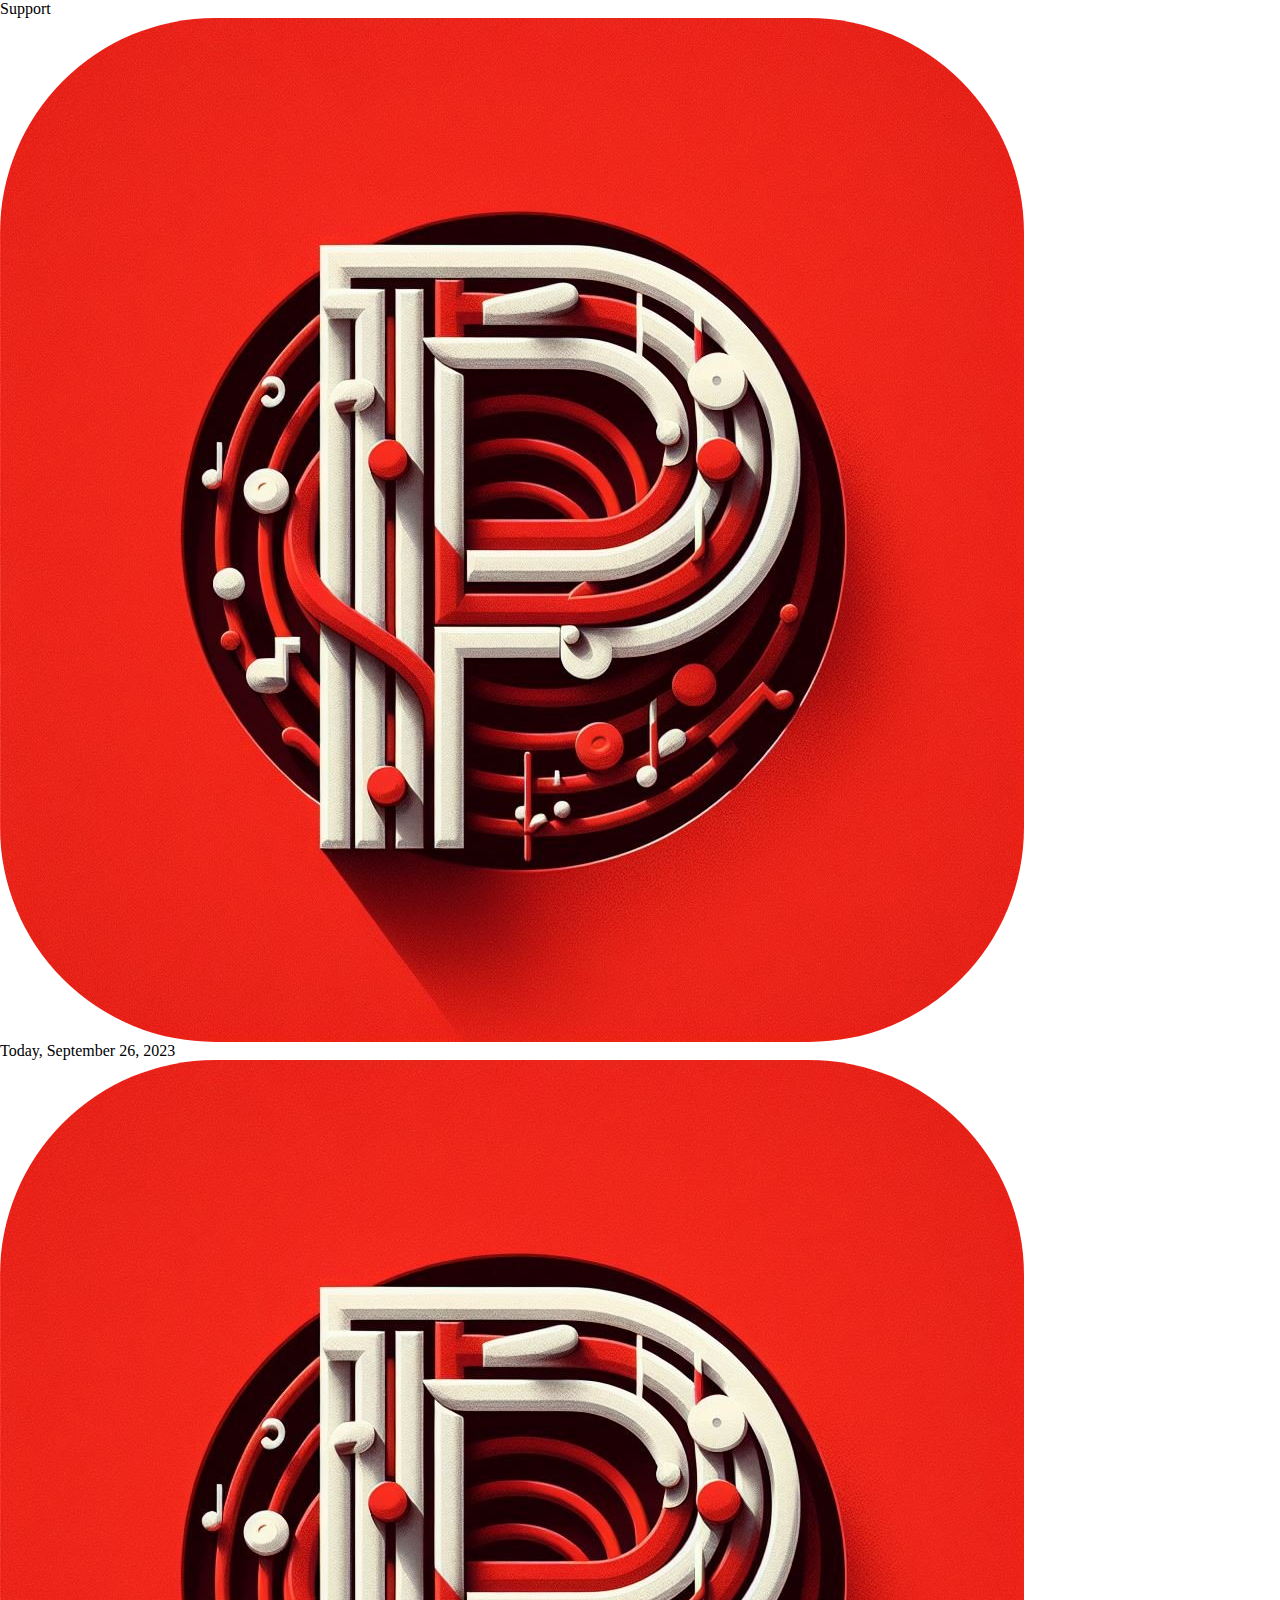
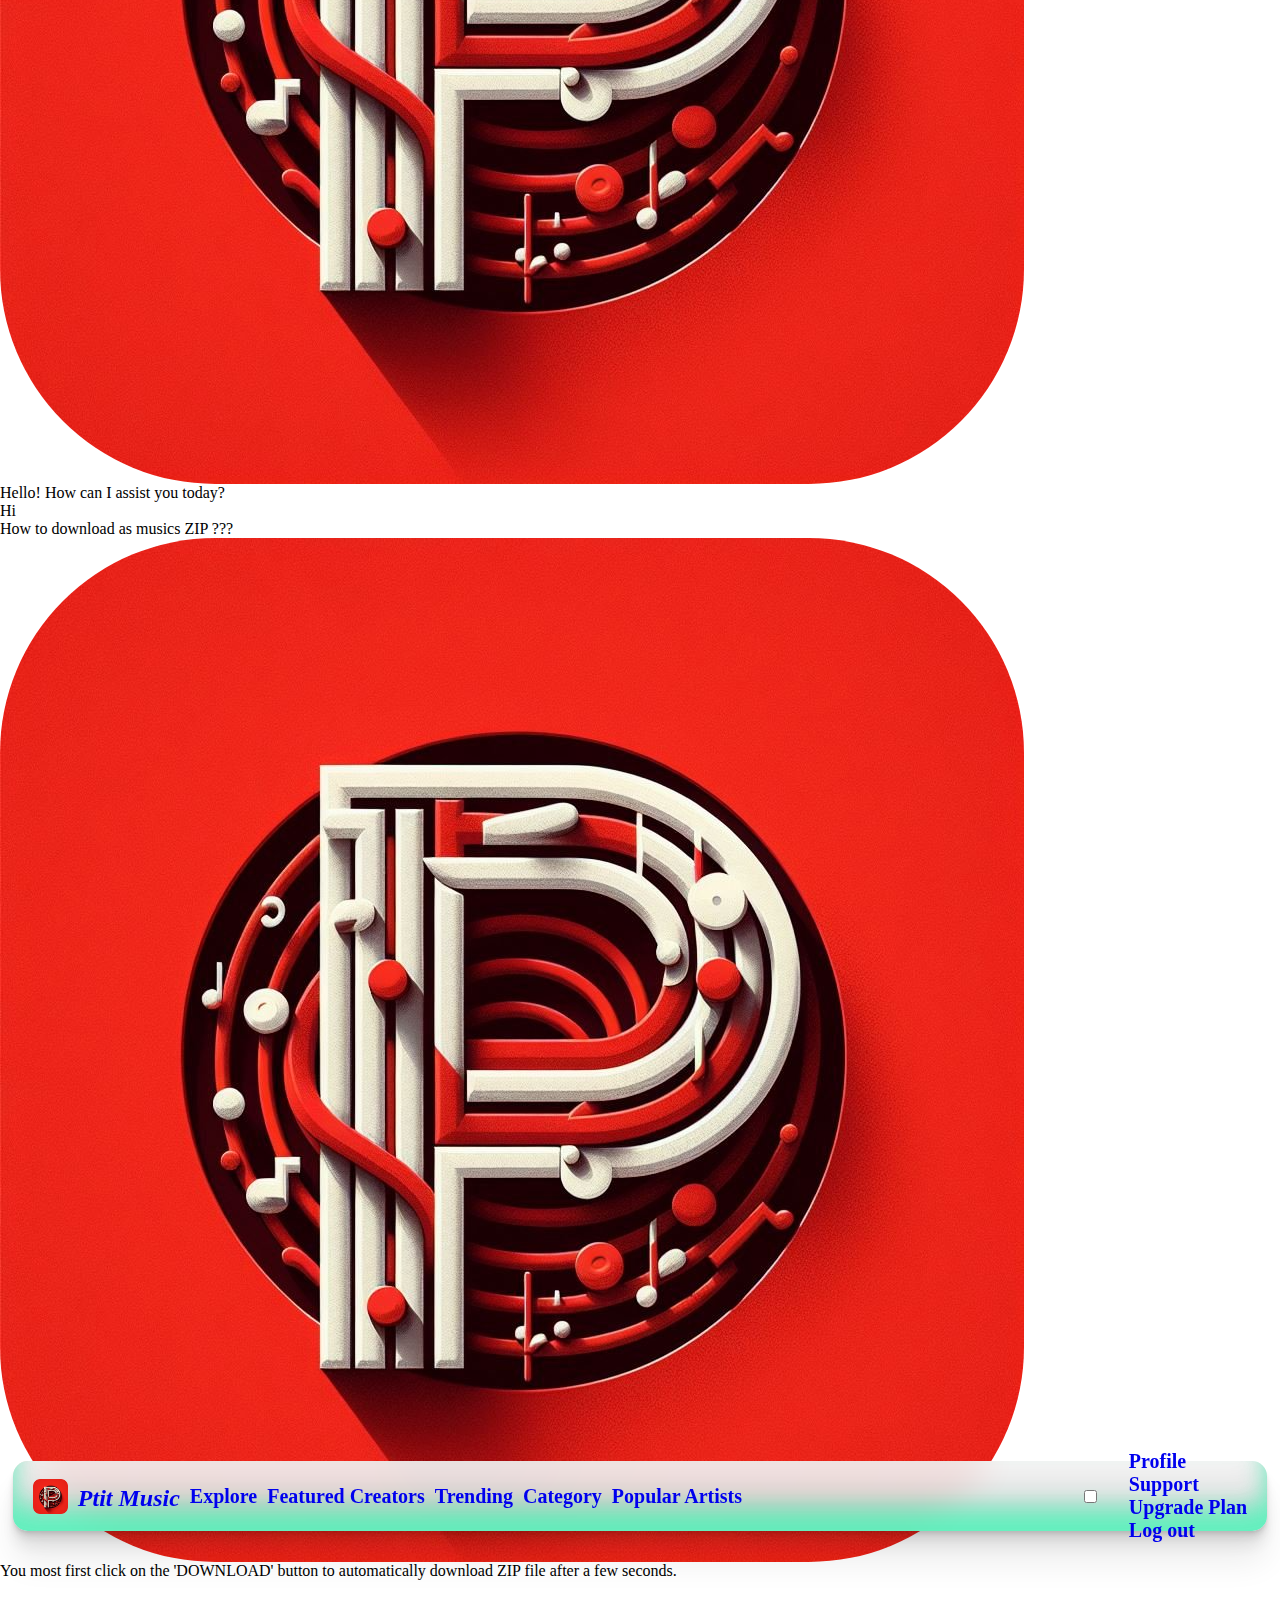
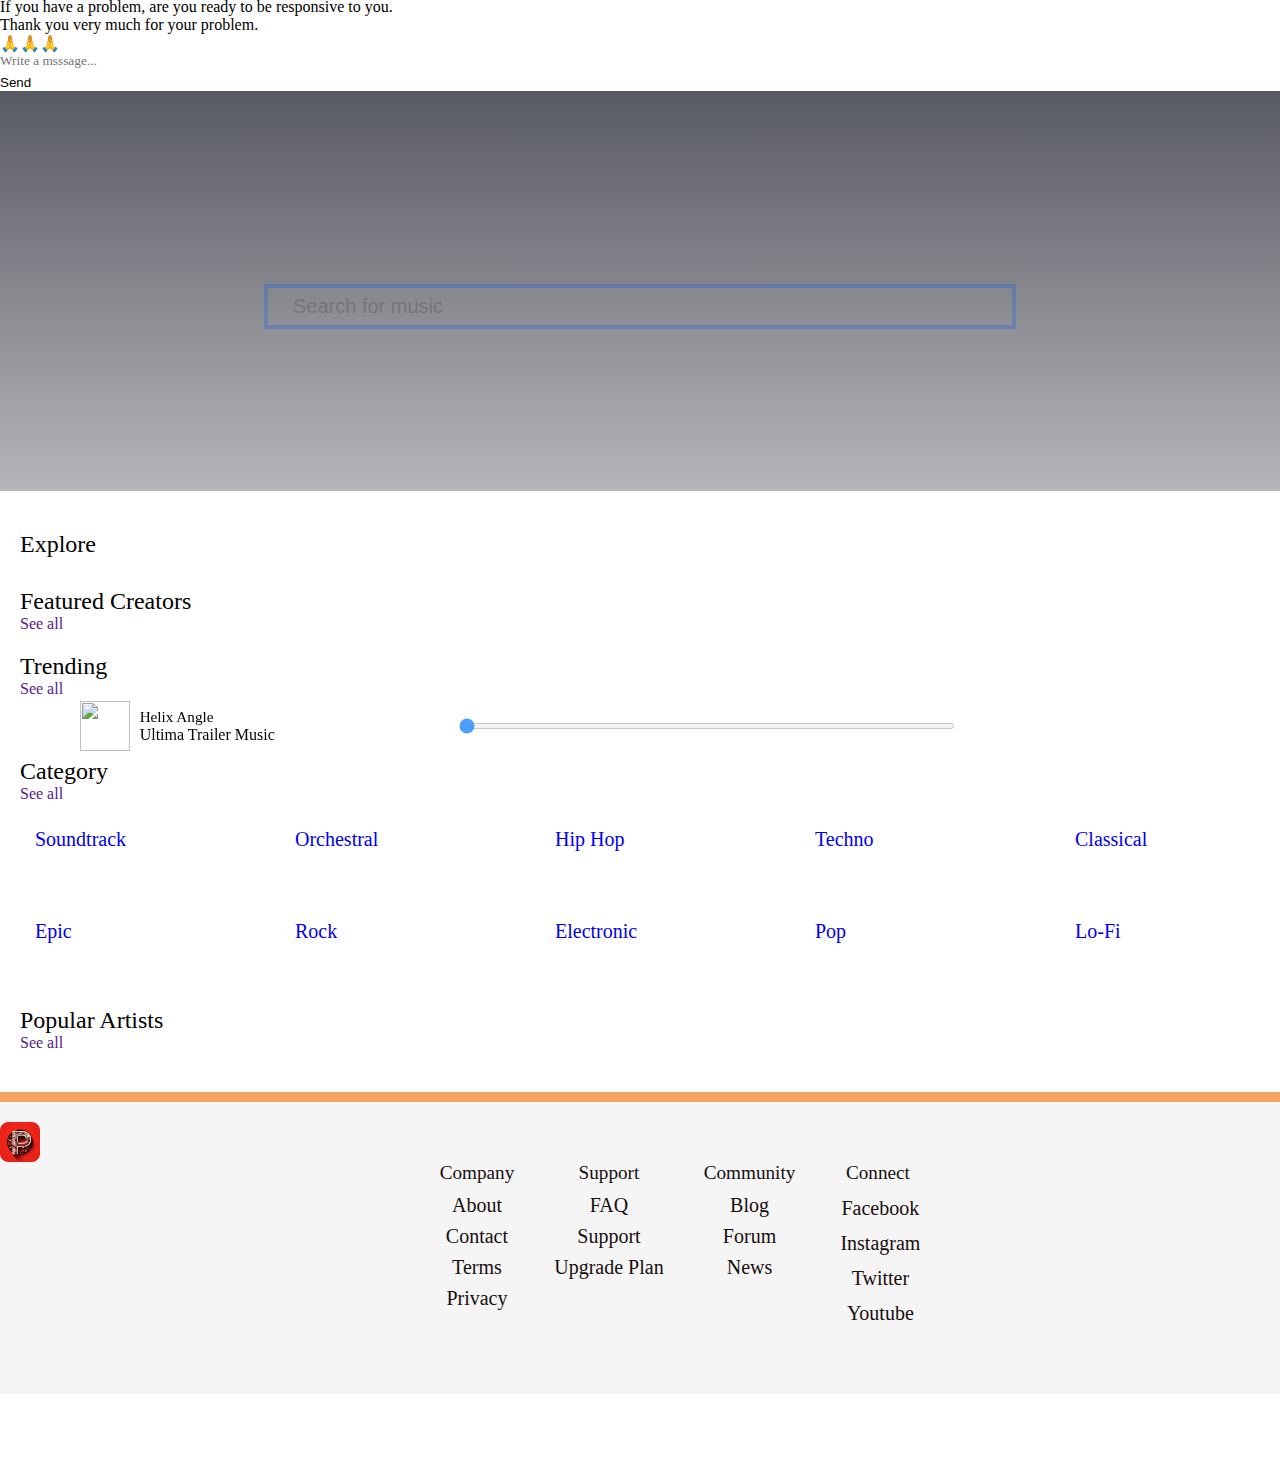
==== commit 5eefaad7: "Update 04-03" ====
--- a/index.html
+++ b/index.html
@@ -302,21 +302,7 @@
           <div class="card-group-grid">
             
           </div>
-          <div class="card-group-grid">
-            
-          </div>
-          <div class="card-group-grid">
-            
-          </div>
-          <div class="card-group-grid">
-            
-          </div>
-          <div class="card-group-grid">
-            
-          </div>
-          <div class="card-group-grid">
-            
-          </div>
+
         </div>
       </section>
 
@@ -572,7 +558,7 @@
           ><span class="far fa-play"></span
         ></a>
         <a
-          href="playmusic.html"
+          href="post.html"
           onclick=""
           title="Show Full Player"
           aria-label="Show Full Player"
--- a/assets/css/style.css
+++ b/assets/css/style.css
@@ -56,10 +56,13 @@
   position: sticky;
 }
 
+.player.playing {
+  height: 65vh;
+  position: sticky;
+}
 .player .icon-pause {
   display: none;
 }
-
 .player.playing .icon-pause {
   display: inline-block;
 }
@@ -68,17 +71,25 @@
   display: none;
 }
 
+
+/* Dashboard */
 
 /* Dashboard */
 .dashboard {
   box-shadow: rgba(0, 0, 0, 0.17) 0px -23px 25px 0px inset, rgba(0, 0, 0, 0.15) 0px -36px 30px 0px inset, rgba(0, 0, 0, 0.1) 0px -79px 40px 0px inset, rgba(0, 0, 0, 0.06) 0px 2px 1px, rgba(0, 0, 0, 0.09) 0px 4px 2px, rgba(0, 0, 0, 0.09) 0px 8px 4px, rgba(0, 0, 0, 0.09) 0px 16px 8px, rgba(0, 0, 0, 0.09) 0px 32px 16px;
+  box-shadow: rgba(0, 0, 0, 0.17) 0px -23px 25px 0px inset, rgba(0, 0, 0, 0.15) 0px -36px 30px 0px inset, rgba(0, 0, 0, 0.1) 0px -79px 40px 0px inset, rgba(0, 0, 0, 0.06) 0px 2px 1px, rgba(0, 0, 0, 0.09) 0px 4px 2px, rgba(0, 0, 0, 0.09) 0px 8px 4px, rgba(0, 0, 0, 0.09) 0px 16px 8px, rgba(0, 0, 0, 0.09) 0px 32px 16px;
   padding: 16px 16px 14px;
+  width: 40%;
   width: 40%;
   border-bottom: 1px solid #ebebeb;
   position: fixed;
   left: 20px;
   top: 120px;
   border-radius: 30px;
+  position: fixed;
+  left: 20px;
+  top: 120px;
+  border-radius: 30px;
 }
 
 /* HEADER */
@@ -89,6 +100,7 @@
 
 .header h4 {
   color: var(--primary-color);
+  font-size: 18px;
   font-size: 18px;
 }
 
@@ -193,17 +205,21 @@
 
 .song.active {
   background-color: var(--color-soft-11);
+  background-color: var(--color-soft-11);
 }
 
 .song.active .body .h3 {
   color: var(--color-black);
 }
-
+.song.active .body .h3 {
+  color: var(--color-black);
+}
 .song:hover {
   cursor: pointer;
 }
 
 .song:active {
+  background-color: var(--color-soft-11);
   background-color: var(--color-soft-11);
   opacity: 0.8;
 }
@@ -221,6 +237,8 @@
   padding: 0 16px;
   position: relative;
   overflow: hidden;
+  position: relative;
+  overflow: hidden;
 }
 
 .song {
@@ -236,6 +254,8 @@
 
 .song.active .title {
   animation: marquee 6s linear infinite;
+  max-width: 100%;
+  white-space: nowrap;
 }
 
 @keyframes marquee {
@@ -257,15 +277,22 @@
   font-size: 18px;
 }
 
+.song .option {
+  padding: 16px 8px;
+  font-size: 18px;
+}
+
+
 .switchMode .song {
   background: #403A3E;
 }
 
 /* End Player */
 
+/* End Player */
+
 
 /*========== SECTION: PLAYLIST POST */
-
 
 .playBtnPlayCardToggle {
   display: none !important;
